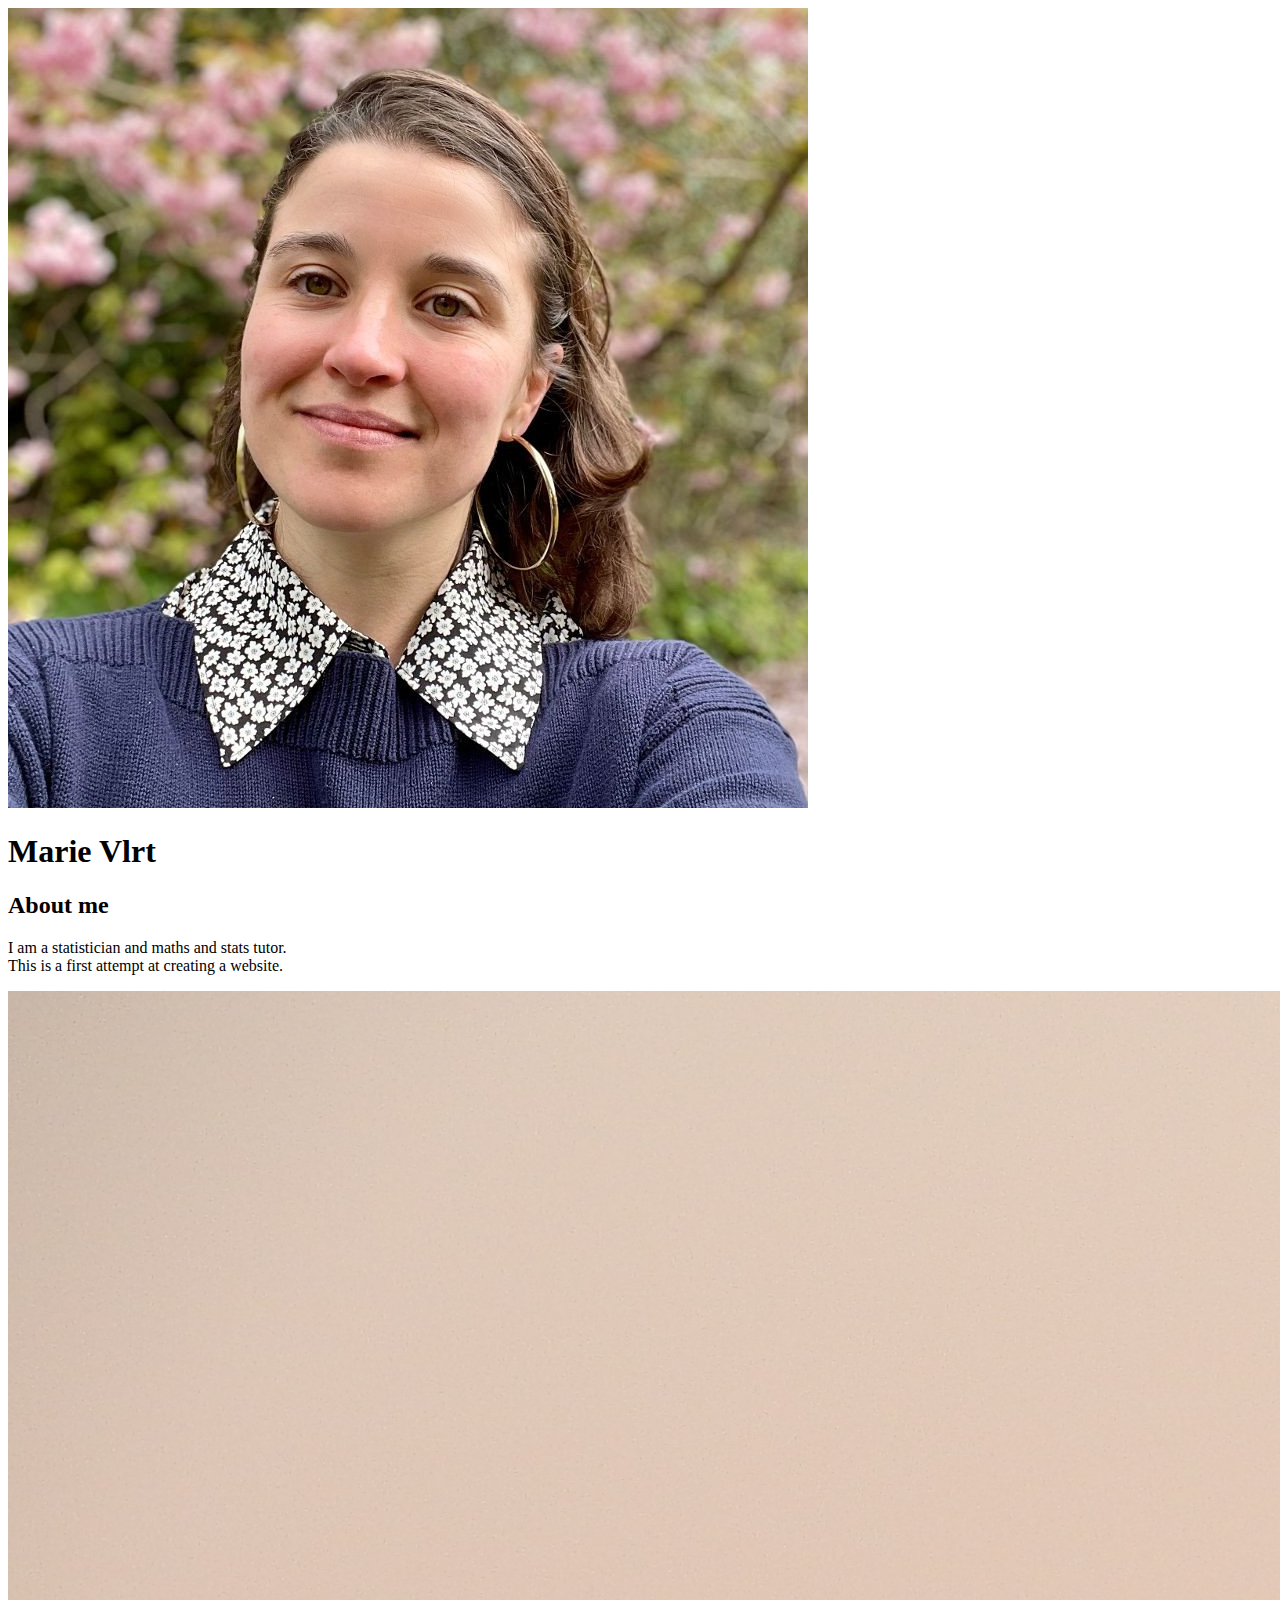
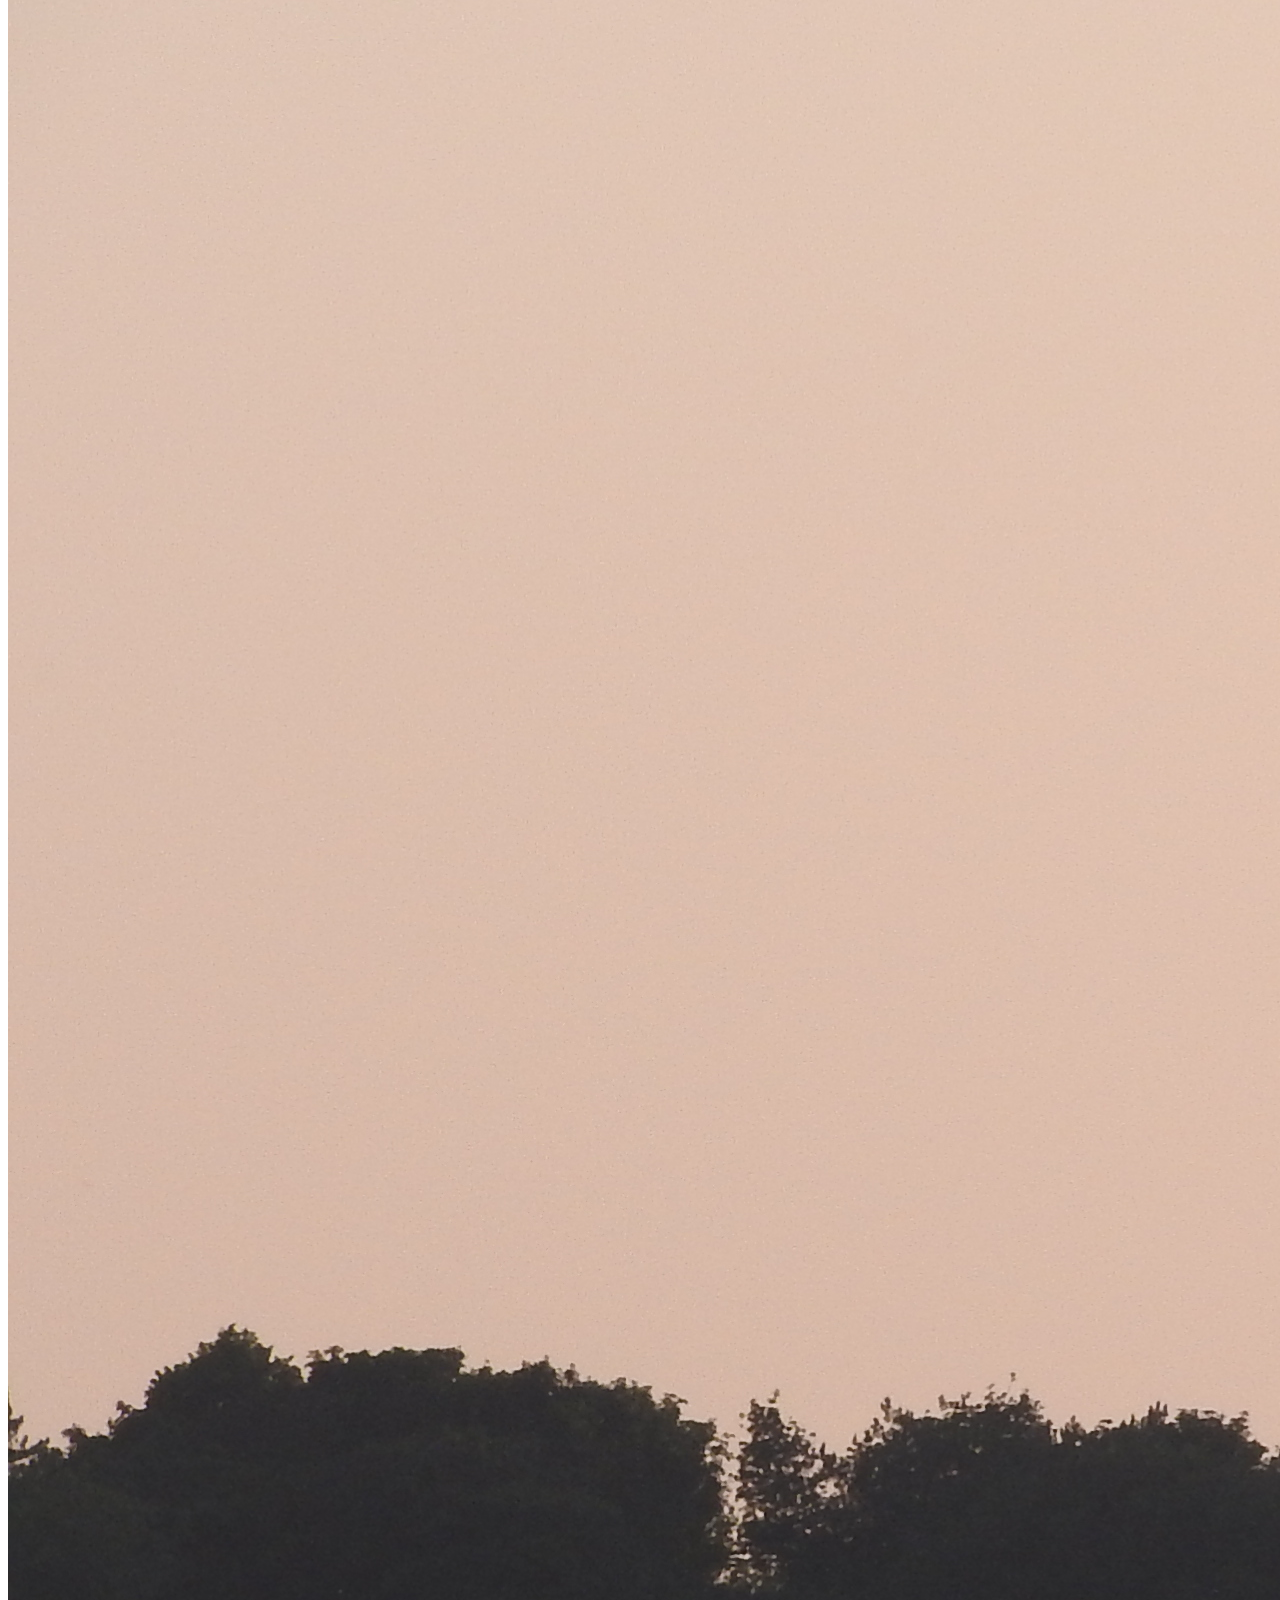
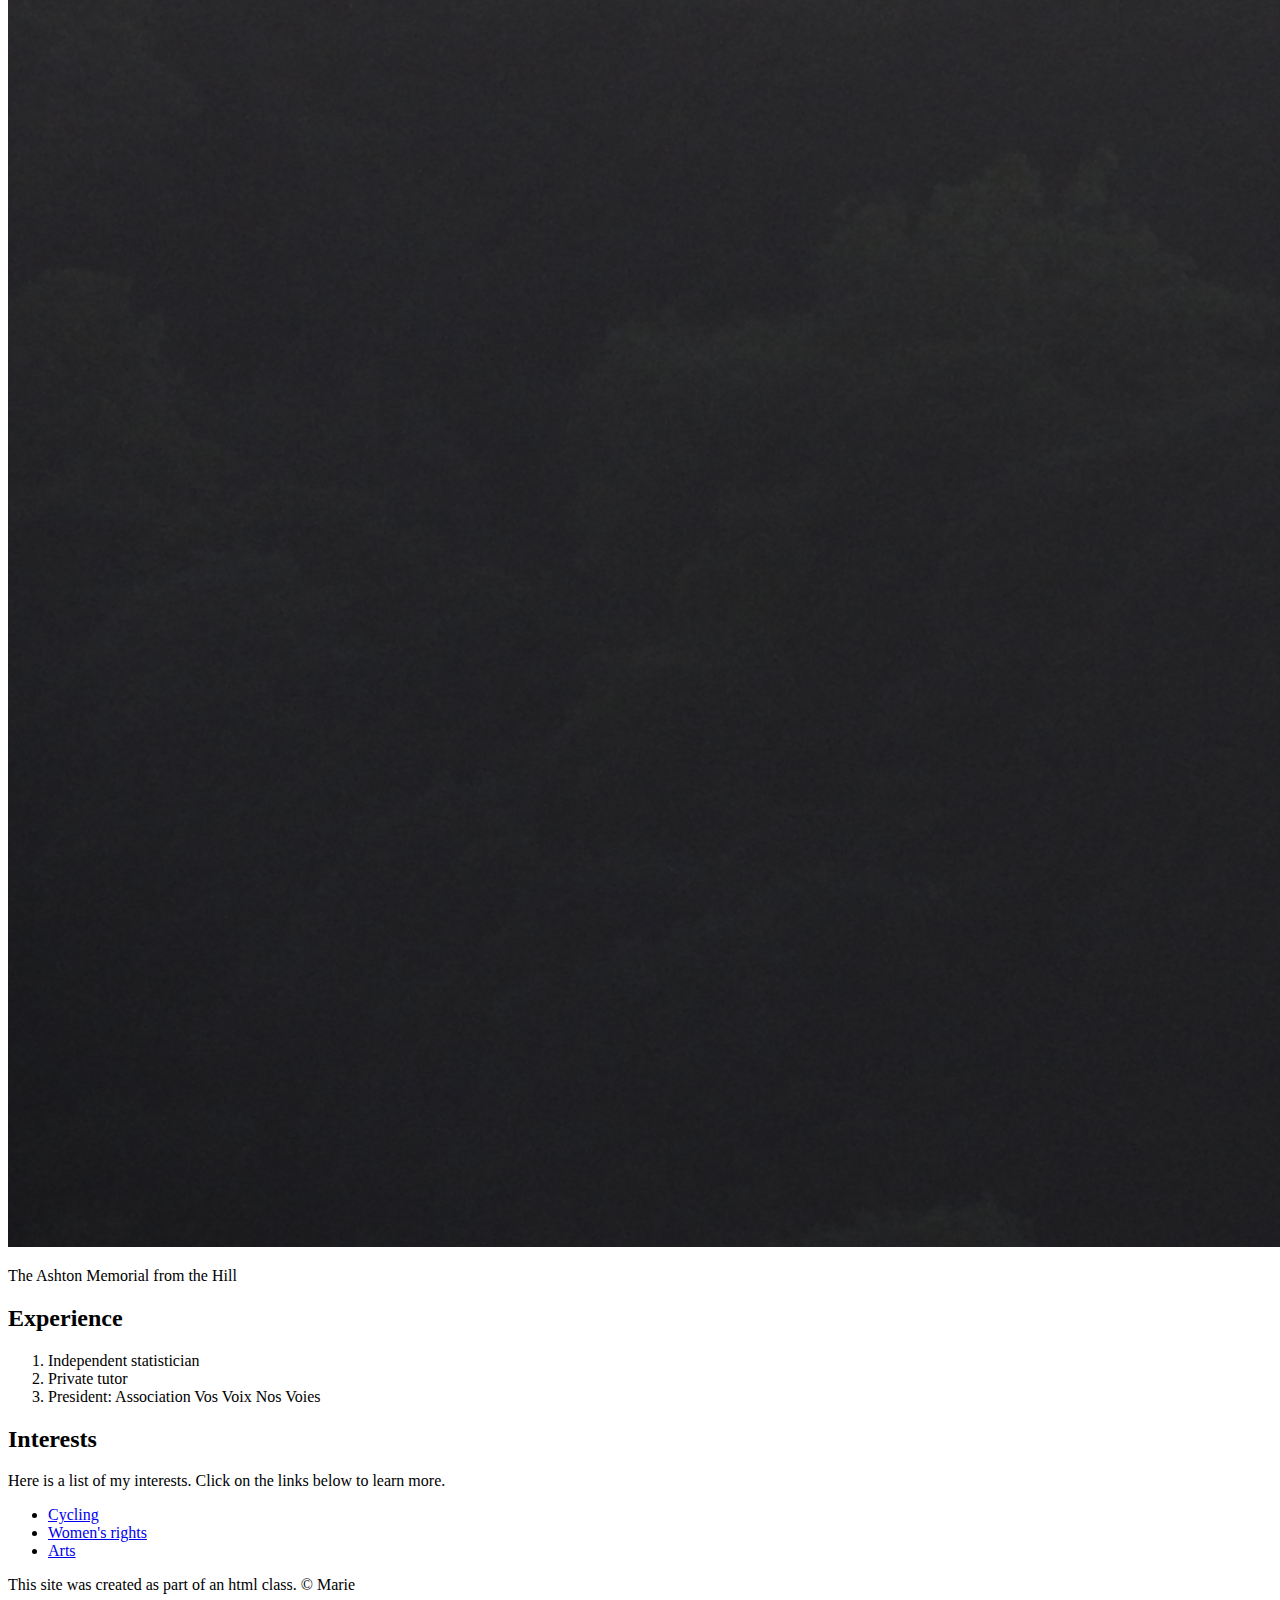
==== index.html @ da375c67 "Added my index.html file and a few images" ====
<!DOCTYPE html>
<html>
<head>
    <meta charset="UTF-8" />
    <title>My test website</title>
    <link rel="icon" href="img/portrait_me.jpg">
</head>
<body>
    <!-- Header element: -->

    <header>
        <img src="img/portrait_me.jpg">
        <h1>Marie Vlrt</h1>
    </header>

    <!-- Main element: -->

    <main>
        <h2>About me</h2>
        <p>I am a statistician and maths and stats tutor.<br>
        This is a first attempt at creating a website.</p>
        <img src="img/ashton_sunset.JPG">
        <p>The Ashton Memorial from the Hill</p>

        <!-- My experience: -->

        <h2>Experience</h2>
        <ol>
            <li>Independent statistician</li>
            <li>Private tutor</li>
            <li>President: Association Vos Voix Nos Voies</li>
        </ol>

        <!-- My interests: -->

        <h2>Interests</h2>
        <p>Here is a list of my interests. Click on the links below to learn more.</p>
        <ul>
            <li><a href="https://www.strava.com/" target="_blank" title="Check Strava">Cycling</a></li>
            <li><a href="https://emmaclit.com/" target="_blank" title="Learn about mental load">Women's rights</a></li>
            <li><a href="https://www.centrepompidou.fr/en/" target="_blank" title="Paris' best museum">Arts</a></li>
        </ul>
    </main>

    <!-- Footer element: -->

    <footer>
        <p>This site was created as part of an html class. &copy; Marie</p>
    </footer>

</body>
</html>
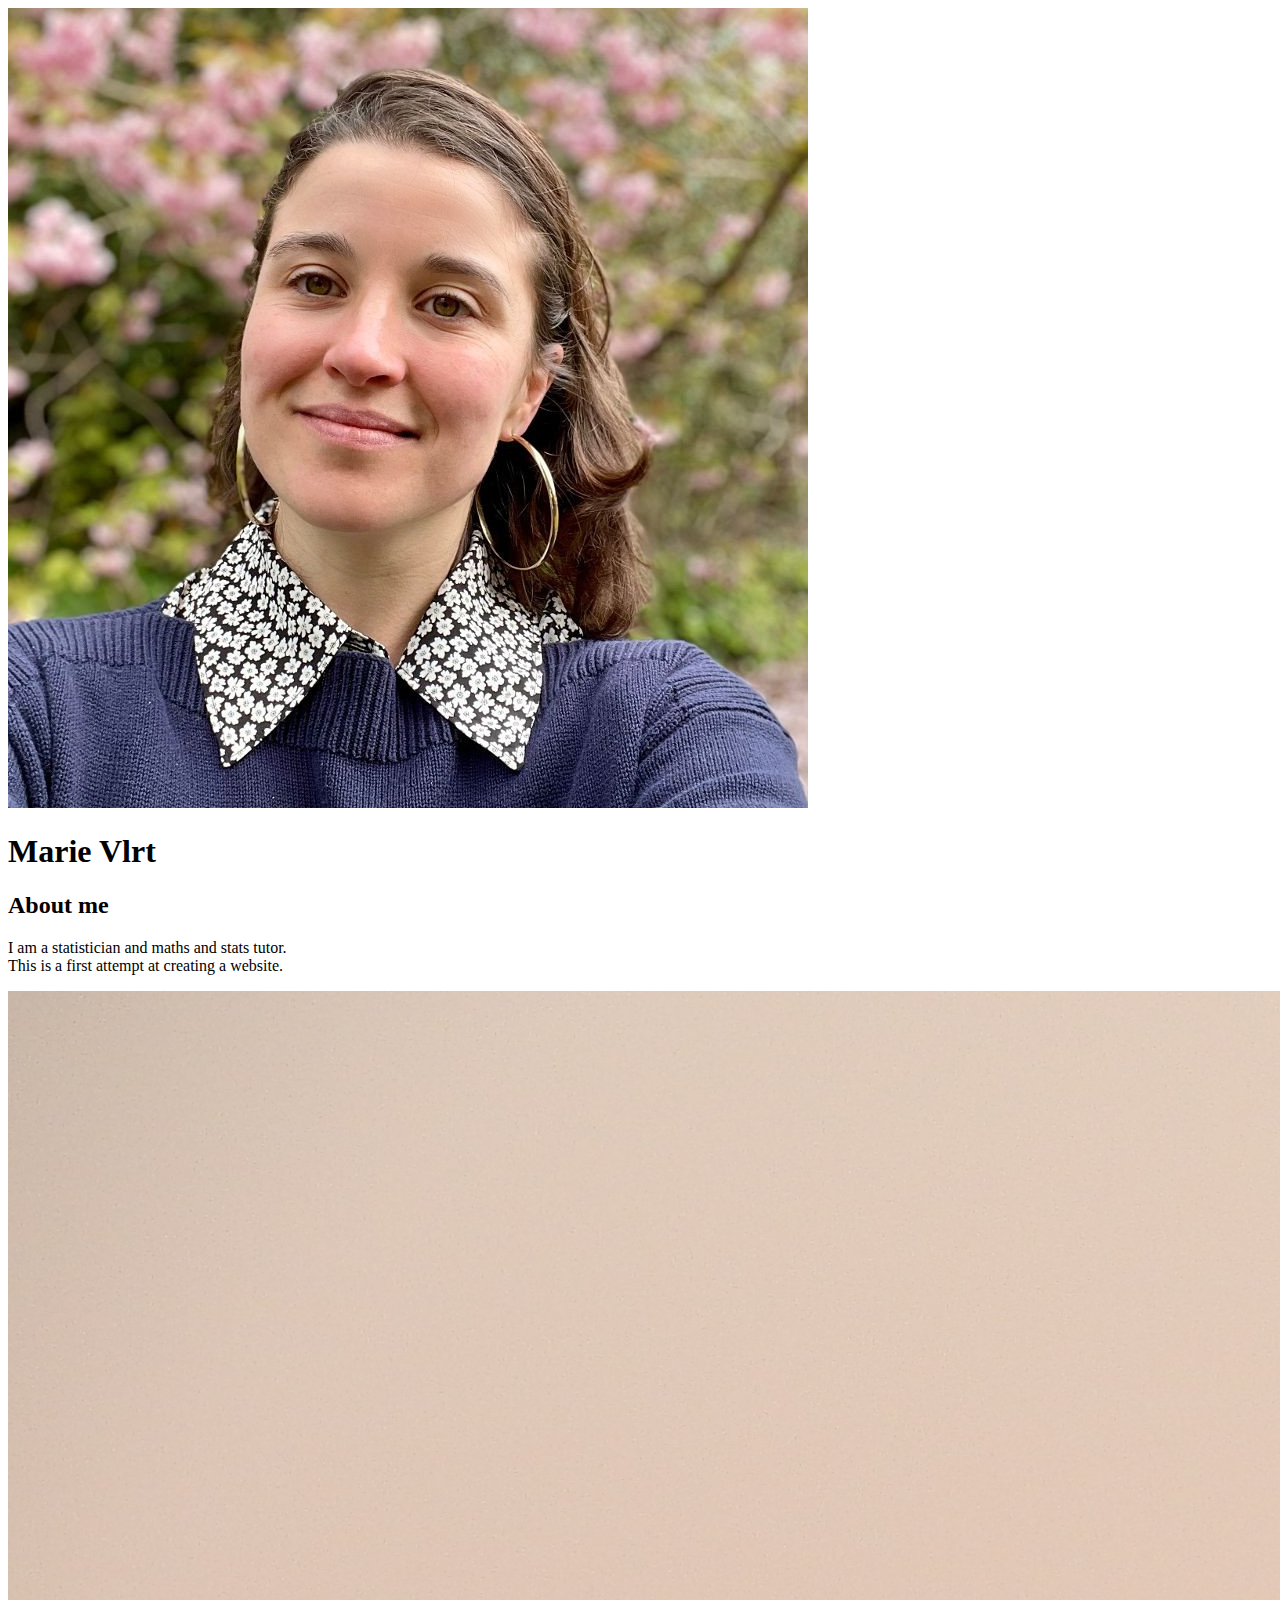
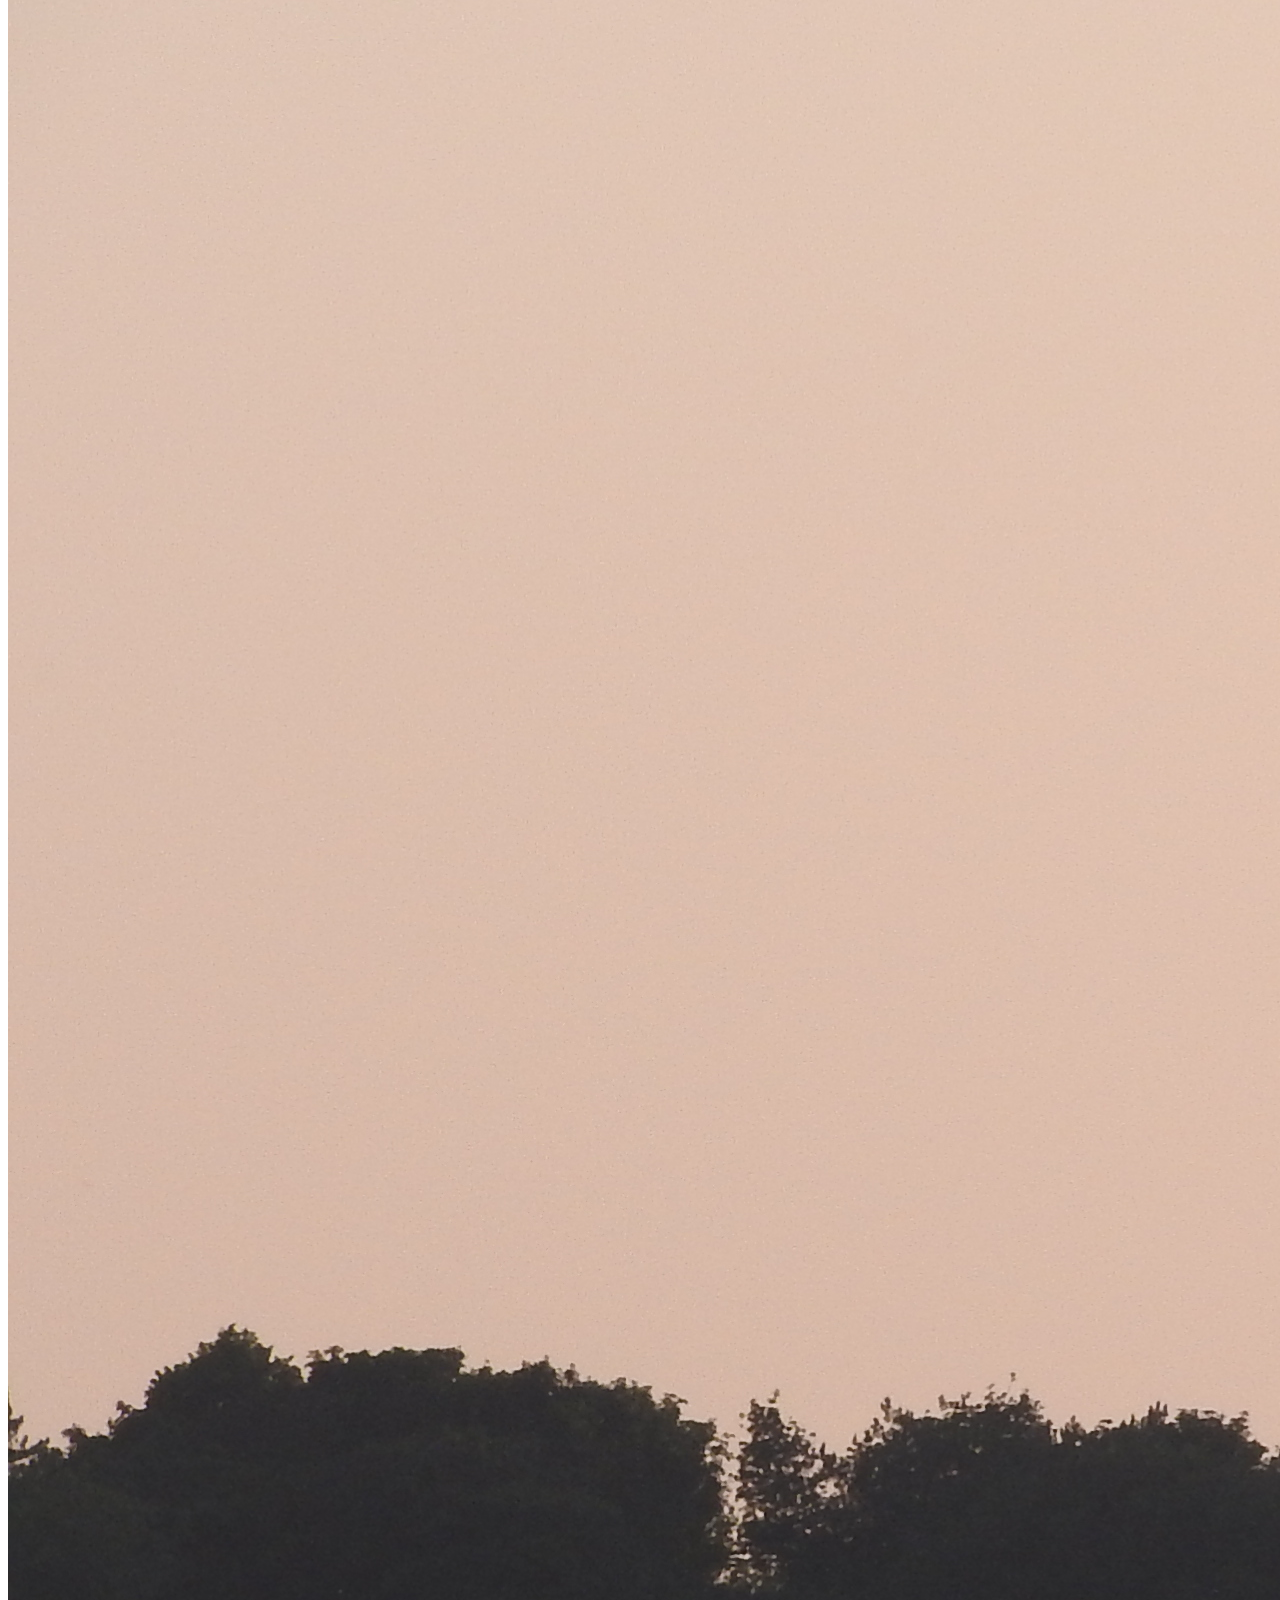
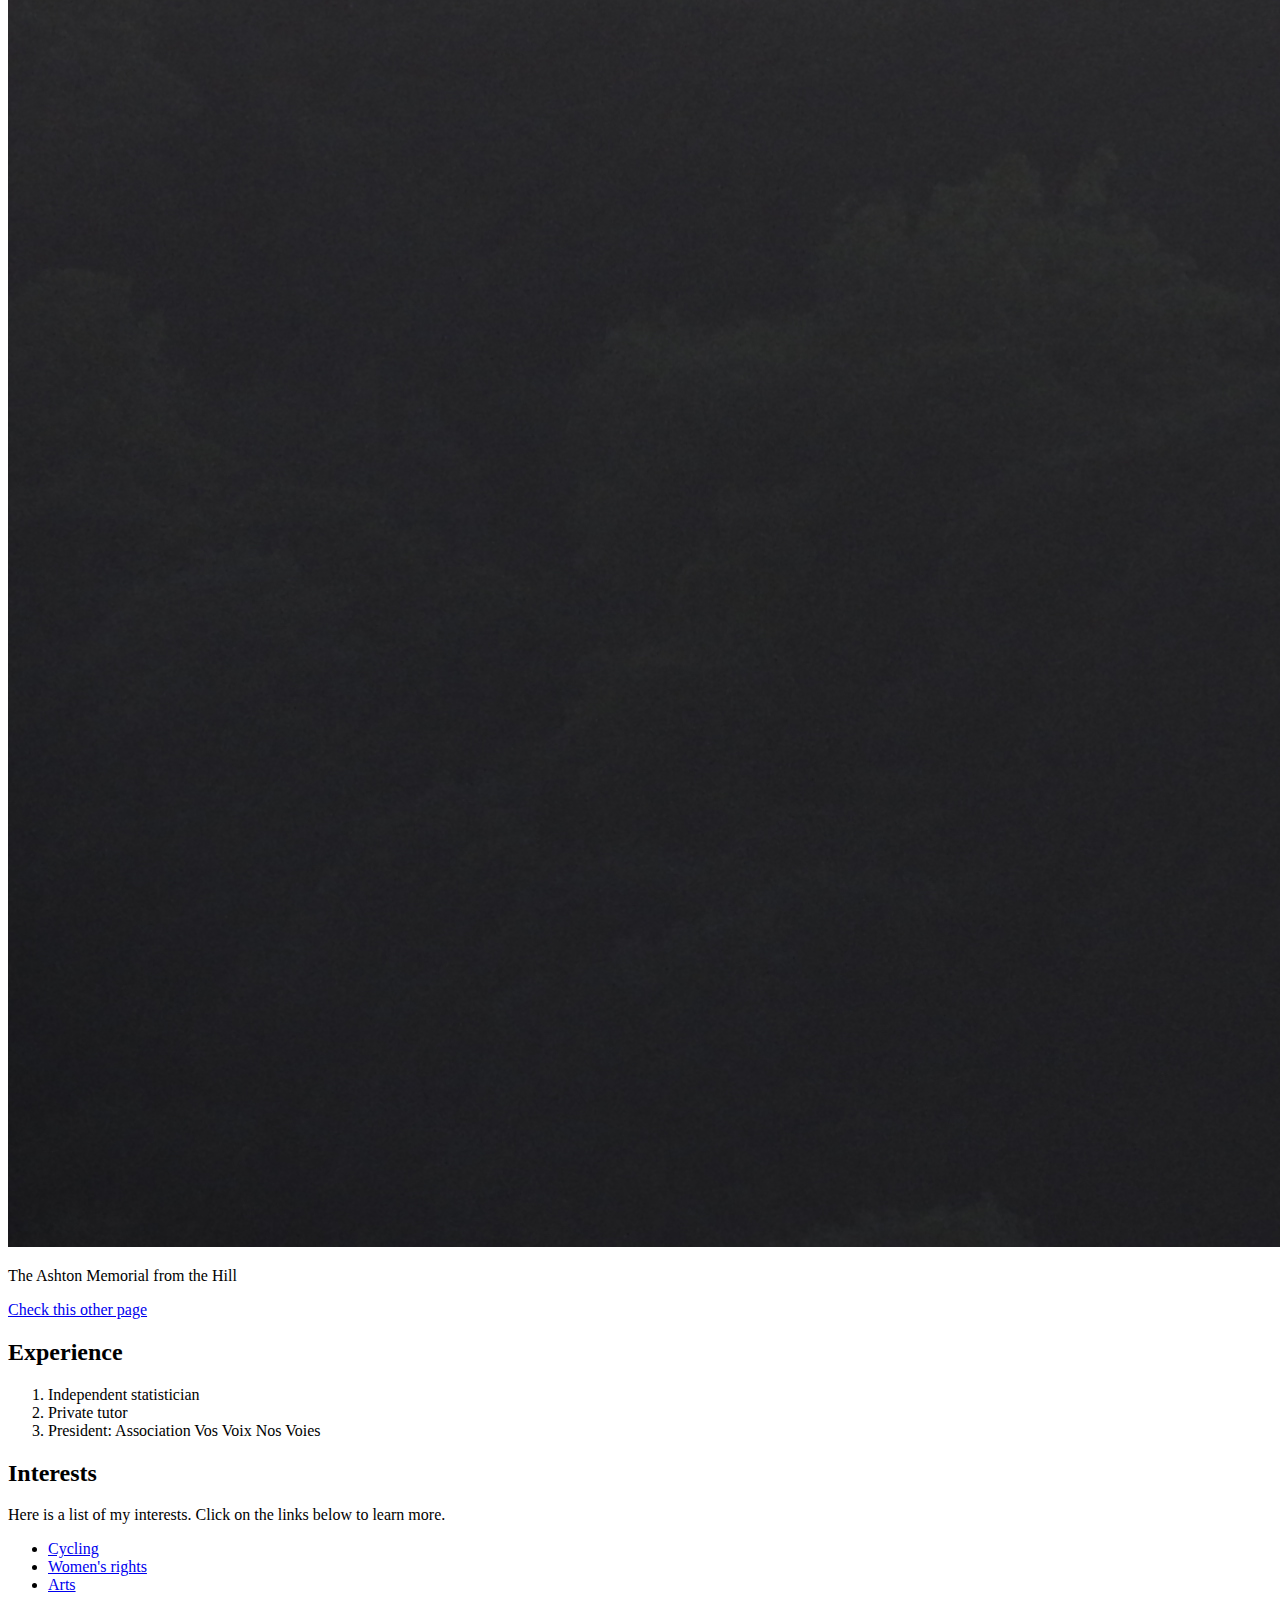
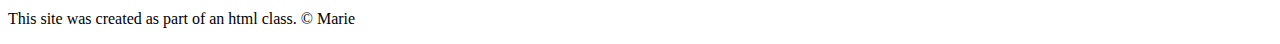
==== commit 33ce81c4: "Included a link to the style-test page" ====
--- a/index.html
+++ b/index.html
@@ -21,6 +21,7 @@
         This is a first attempt at creating a website.</p>
         <img src="img/ashton_sunset.JPG">
         <p>The Ashton Memorial from the Hill</p>
+        <a href="style-test.html" title="Styling tests">Check this other page</a>
 
         <!-- My experience: -->
 
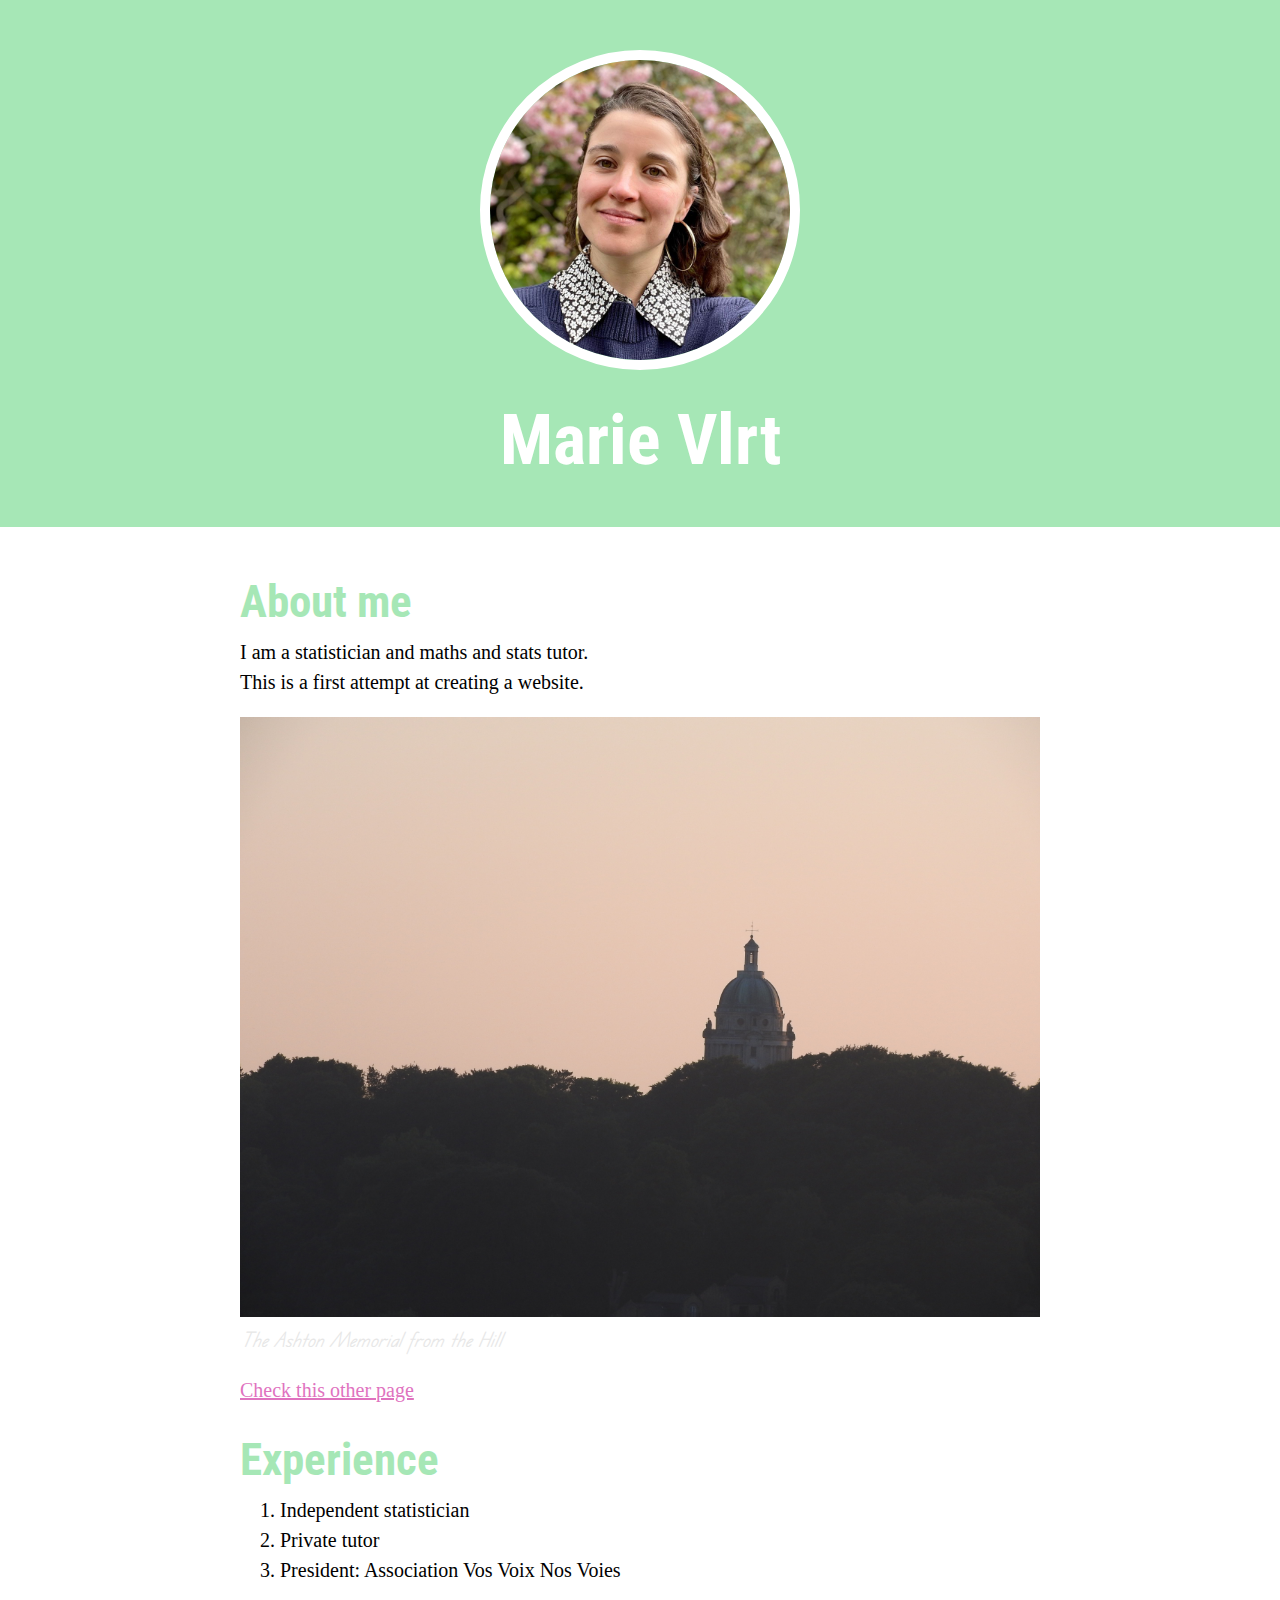
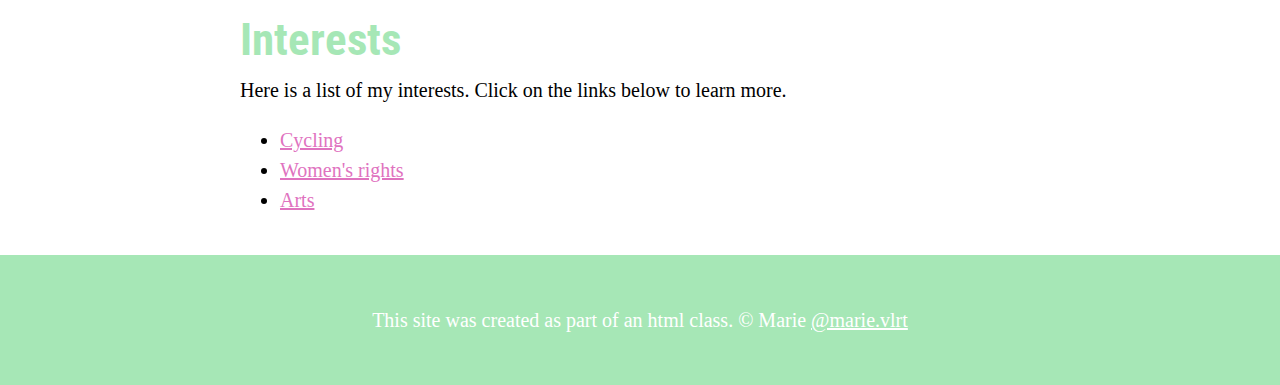
==== commit 2e60fe31: "Wrote the css for test website and changed some html" ====
--- a/index.html
+++ b/index.html
@@ -4,6 +4,11 @@
     <meta charset="UTF-8" />
     <title>My test website</title>
     <link rel="icon" href="img/portrait_me.jpg">
+    <link rel="preconnect" href="https://fonts.googleapis.com">
+    <link rel="preconnect" href="https://fonts.gstatic.com" crossorigin>
+    <link href="https://fonts.googleapis.com/css2?family=Roboto+Condensed:ital,wght@0,100..900;1,100..900&display=swap" rel="stylesheet">
+    <link href="https://fonts.googleapis.com/css2?family=Edu+VIC+WA+NT+Beginner:wght@400..700&family=Roboto+Condensed:ital,wght@0,100..900;1,100..900&display=swap" rel="stylesheet">
+    <link rel="stylesheet" type="text/css" href="css/firstsite.css">
 </head>
 <body>
     <!-- Header element: -->
@@ -20,7 +25,7 @@
         <p>I am a statistician and maths and stats tutor.<br>
         This is a first attempt at creating a website.</p>
         <img src="img/ashton_sunset.JPG">
-        <p>The Ashton Memorial from the Hill</p>
+        <p class="caption">The Ashton Memorial from the Hill</p>
         <a href="style-test.html" title="Styling tests">Check this other page</a>
 
         <!-- My experience: -->
@@ -46,7 +51,7 @@
     <!-- Footer element: -->
 
     <footer>
-        <p>This site was created as part of an html class. &copy; Marie</p>
+        <p>This site was created as part of an html class. &copy; Marie <a target="_blank" href="https://www.instagram.com/marie.vlrt/">@marie.vlrt</a></p>
     </footer>
 
 </body>
--- a/css/firstsite.css
+++ b/css/firstsite.css
@@ -0,0 +1,79 @@
+body{
+    margin: 0;
+    font-family: Georgia, 'Times New Roman', Times, serif;
+    font-size: 20px;
+    line-height: 30px;
+}
+
+header{
+    background-color: #a6e7b6;
+    text-align: center;
+    padding-top: 50px;
+    padding-bottom: 25px;
+}
+
+h1, h2{
+    font-family: "Roboto Condensed", sans-serif;
+}
+
+header h1{
+    color: white;
+    font-size: 70px;
+}
+
+header img{
+    border-radius: 170px;
+    width: 300px;
+    border: 10px solid white;
+}
+
+main{
+    max-width: 800px;
+    margin: 0 auto;
+    padding: 20px;
+}
+
+main img{
+    max-width: 100%;
+}
+
+h2{
+    font-size: 45px;
+    color: #a6e7b6;
+    margin: 40px 0 10px;
+}
+
+a{
+    color:  #df73bf ;
+}
+
+a:hover{
+    color: white;
+    background-color:  #7391df ;
+}
+
+footer{
+    background-color: #a6e7b6;
+    text-align: center;
+    color: white;
+    padding: 50px;
+}
+
+footer p{
+    margin: 0;
+}
+
+footer a{
+    color: white;
+}
+footer a:hover{
+    opacity: .5;
+    background-color: transparent;
+}
+
+p.caption{
+    color: #e7e7e7;
+    font-family: "Edu VIC WA NT Beginner", cursive;
+    font-style: italic;
+    margin-top: 0;
+}